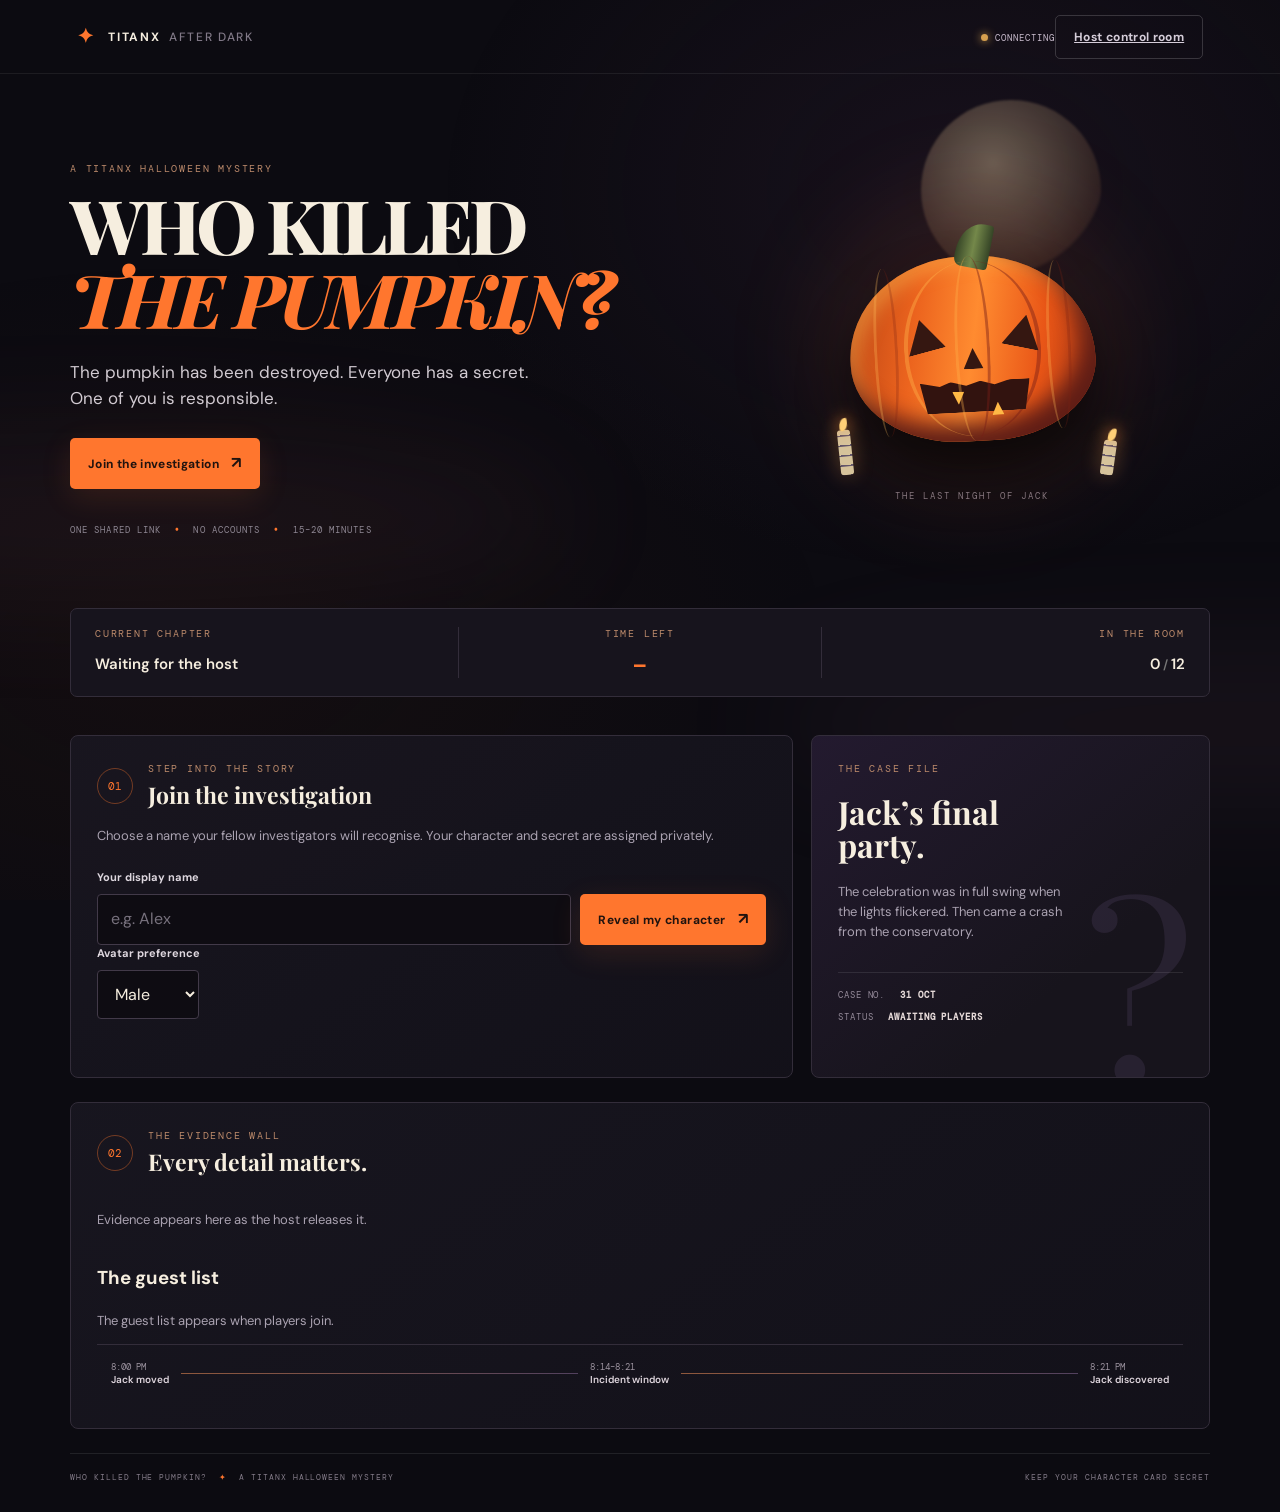
==== index.html @ ff36c2d4 "Publish TitanX GitHub Pages frontend" ====
<!DOCTYPE html>
<html><head><base href="./"><meta name="referrer" content="unsafe-url"><meta name="viewport" content="width=device-width, initial-scale=1"><link rel="stylesheet" href="assets/css/game.css"><link rel="preconnect" href="https://fonts.googleapis.com"><link rel="preconnect" href="https://fonts.gstatic.com" crossorigin><link href="https://fonts.googleapis.com/css2?family=DM+Mono:wght@400;500&family=DM+Sans:wght@400;500;600;700&family=Playfair+Display:ital,wght@0,500;0,600;0,700;1,500;1,600&display=swap" rel="stylesheet"></head>
<body class="player-app">
<div class="sky"><span class="moon"></span><span class="fog fog-a"></span><span class="fog fog-b"></span></div>
<header class="topbar"><a class="brand" href="#top"><span class="brand-mark">✦</span> TITANX <span class="brand-muted">AFTER DARK</span></a><div class="top-actions"><span class="connection-pill" id="connection-status"><i></i> CONNECTING</span><a class="button quiet" href="host.html">Host control room</a></div></header>
<main id="top" class="shell">
  <section id="hero" class="hero"><div class="hero-copy"><p class="eyebrow">A TITANX HALLOWEEN MYSTERY</p><h1>WHO KILLED<br><em>THE PUMPKIN?</em></h1><p class="lede">The pumpkin has been destroyed. Everyone has a secret.<br>One of you is responsible.</p><div class="hero-actions"><button class="button primary" id="join-scroll">Join the investigation <span>↗</span></button></div><div class="micro-copy">ONE SHARED LINK <b>•</b> NO ACCOUNTS <b>•</b> 15–20 MINUTES</div></div>
  <div class="pumpkin-scene" aria-label="Illustrated glowing Halloween pumpkin"><div class="orb"></div><div class="pumpkin"><i class="stem"></i><i class="ridge ridge-a"></i><i class="ridge ridge-b"></i><i class="eye eye-a"></i><i class="eye eye-b"></i><i class="nose"></i><i class="mouth"></i><i class="tooth tooth-a"></i><i class="tooth tooth-b"></i></div><div class="candle c1"></div><div class="candle c2"></div><div class="scene-caption">THE LAST NIGHT OF JACK</div></div></section>
  <section class="phase-strip"><div><span class="eyebrow">CURRENT CHAPTER</span><strong id="phase-label">Waiting for the host</strong></div><div class="phase-center"><span class="eyebrow">TIME LEFT</span><strong id="timer">—</strong></div><div class="phase-right"><span class="eyebrow">IN THE ROOM</span><strong><span id="player-count">0</span><small> / </small><span id="player-limit">12</span></strong></div></section>
  <section id="join" class="join-grid"><div class="join-panel panel"><div class="section-head"><span class="number">01</span><div><p class="eyebrow">STEP INTO THE STORY</p><h2>Join the investigation</h2></div></div><p class="muted">Choose a name your fellow investigators will recognise. Your character and secret are assigned privately.</p><form id="join-form"><label for="display-name">Your display name</label><div class="input-row"><input id="display-name" maxlength="32" minlength="2" autocomplete="nickname" placeholder="e.g. Alex" required><button class="button primary" id="join-submit">Reveal my character <span>↗</span></button></div><label for="gender-choice">Avatar preference</label><select id="gender-choice" required><option value="Male">Male</option><option value="Female">Female</option></select></form><p class="status" id="player-status" aria-live="polite"></p><div id="character-card" class="character-card hidden"></div><div id="vote-panel" class="vote-panel hidden"></div></div>
  <aside class="case-panel panel"><p class="eyebrow">THE CASE FILE</p><h3>Jack’s final<br>party.</h3><p id="story-text" class="muted">The celebration was in full swing when the lights flickered. Then came a crash from the conservatory.</p><div class="case-meta"><span>CASE NO. <b>31 OCT</b></span><span>STATUS <b id="case-status">AWAITING PLAYERS</b></span></div></aside></section>
  <section id="investigation" class="investigation panel"><div class="section-head"><span class="number">02</span><div><p class="eyebrow">THE EVIDENCE WALL</p><h2>Every detail matters.</h2></div></div><div class="evidence-grid" id="evidence-grid"><p class="muted">Evidence appears here as the host releases it.</p></div><h3 class="suspect-heading">The guest list</h3><div class="suspect-grid" id="suspect-list"><p class="muted">The guest list appears when players join.</p></div><div class="timeline"><span>8:00 PM <b>Jack moved</b></span><i></i><span>8:14–8:21 <b>Incident window</b></span><i></i><span>8:21 PM <b>Jack discovered</b></span></div></section>
  <footer><span>WHO KILLED THE PUMPKIN? <i>✦</i> A TITANX HALLOWEEN MYSTERY</span><span>KEEP YOUR CHARACTER CARD SECRET</span></footer>
</main><script>window.TITANX_PRESENTATION=false;window.TITANX_HOST_PORTAL=false;</script><script src="assets/js/api.js" defer></script><script src="assets/js/client.js" defer></script><script>window.TITANX_PRESENTATION=false;window.TITANX_HOST_PORTAL=false;window.TITANX_PUBLIC_BASE='https://ray-mhlongo.github.io/TitanX_Game/';</script></body></html>
---- assets/css/game.css ----
:root{--ink:#0c0b11;--panel:#15131c;--panel2:#1c1924;--line:#332d3a;--cream:#f6eedf;--muted:#aaa2b1;--orange:#ff762e;--purple:#a78bfa;--green:#b1e4b6}*{box-sizing:border-box}html{scroll-behavior:smooth}body{margin:0;background:var(--ink);color:var(--cream);font-family:'DM Sans',sans-serif;font-size:16px;line-height:1.55;overflow-x:hidden}button,input,select{font:inherit}button{cursor:pointer}.sky{position:fixed;inset:0;pointer-events:none;overflow:hidden;background:radial-gradient(ellipse at 75% 21%,#38223b44,transparent 38%),radial-gradient(ellipse at 14% 72%,#4d240d22,transparent 42%);z-index:-1}.moon{position:absolute;right:14%;top:100px;width:180px;height:180px;border-radius:50%;background:radial-gradient(circle at 40% 35%,#ffe6b5,#e49c6255 70%,transparent 72%);opacity:.35;filter:blur(1px)}.fog{position:absolute;width:75vw;height:170px;background:#9b648512;filter:blur(55px);border-radius:50%;animation:drift 19s ease-in-out infinite alternate}.fog-a{top:48%;left:-30%}.fog-b{top:71%;right:-35%;animation-delay:-9s}@keyframes drift{to{transform:translateX(45vw)}}.topbar{height:74px;padding:0 clamp(22px,6vw,92px);display:flex;align-items:center;justify-content:space-between;border-bottom:1px solid #ffffff12;position:relative}.brand{color:var(--cream);text-decoration:none;font-weight:700;letter-spacing:.14em;font-size:12px}.brand-mark{color:var(--orange);font-size:20px;vertical-align:-2px;margin-right:8px}.brand-muted{color:#817987;font-weight:500;margin-left:4px}.live-pill{font:10px 'DM Mono',monospace;letter-spacing:.14em;color:#d9d0da;border:1px solid #ffffff20;border-radius:30px;padding:8px 12px}.live-pill i{display:inline-block;width:6px;height:6px;border-radius:50%;background:#d38c4e;margin-right:8px;box-shadow:0 0 9px #ff9b48}.shell{width:min(1140px,calc(100% - 48px));margin:auto}.hero{min-height:505px;padding:88px 0 72px;display:grid;grid-template-columns:1.15fr .85fr;align-items:center;gap:20px}.eyebrow{color:#bc8a6b;font:10px 'DM Mono',monospace;letter-spacing:.18em;margin:0 0 12px}.hero h1{font:800 clamp(42px,6.1vw,75px)/.99 'Playfair Display',serif;letter-spacing:-.055em;margin:0}.hero h1 em{color:var(--orange);font-style:italic}.lede{font-size:17px;color:#d2cbd2;margin:23px 0 27px}.hero-actions{display:flex;gap:12px;align-items:center}.button{border:0;border-radius:5px;padding:13px 18px;font-weight:700;font-size:12px;letter-spacing:.03em;transition:transform .2s,filter .2s}.button:hover{transform:translateY(-2px);filter:brightness(1.1)}.button:focus-visible,input:focus-visible,select:focus-visible{outline:2px solid var(--orange);outline-offset:3px}.button:disabled{opacity:.5;cursor:wait;transform:none}.primary{background:var(--orange);color:#20130f;box-shadow:0 8px 30px #ff762e21}.primary span{font-size:16px;margin-left:9px}.quiet{background:transparent;color:#d5cdd9;border:1px solid #ffffff2b}.purple{background:#876bd9;color:white}.micro-copy{margin-top:35px;color:#8e8793;font:9px 'DM Mono',monospace;letter-spacing:.12em}.micro-copy b{color:var(--orange);padding:0 7px}.pumpkin-scene{height:360px;position:relative;display:grid;place-items:center}.orb{position:absolute;width:315px;height:315px;border-radius:50%;background:#fc783016;filter:blur(45px);animation:pulse 4s infinite alternate}@keyframes pulse{to{transform:scale(1.12);opacity:.65}}.pumpkin{position:relative;width:245px;height:185px;border-radius:47% 49% 43% 44% / 54% 58% 42% 44%;background:linear-gradient(100deg,#b84214 0%,#ec641e 28%,#ff8b30 50%,#e95617 75%,#a93715);box-shadow:inset -14px -18px 22px #5f1d16, inset 8px 8px 17px #ffbd5270,0 32px 50px #0009;transform:rotate(-3deg);animation:bob 4s ease-in-out infinite}.pumpkin:before,.pumpkin:after{content:'';position:absolute;inset:5px 22%;border-radius:50%;border-left:4px solid #ffb44c68;border-right:4px solid #771f1870;pointer-events:none}.pumpkin:after{inset:0 43%;border-left:3px solid #ffb44c55;border-right:3px solid #771f1870}.stem{position:absolute;width:34px;height:45px;left:calc(50% - 11px);top:-33px;background:linear-gradient(90deg,#354426,#74884a,#354426);border-radius:70% 10% 10% 20%;transform:rotate(14deg);z-index:-1}.ridge{position:absolute;top:8px;bottom:8px;width:24px;border-radius:50%;border-left:3px solid #ffbc5c4a;border-right:3px solid #7c241544}.ridge-a{left:24px}.ridge-b{right:24px}.eye,.nose{position:absolute;width:38px;height:33px;background:#351711;top:61px;clip-path:polygon(50% 0,100% 100%,0 100%);filter:drop-shadow(0 0 9px #ffd05b)}.eye-a{left:55px;transform:rotate(-12deg)}.eye-b{right:52px;transform:rotate(14deg)}.nose{width:20px;height:21px;left:calc(50% - 10px);top:92px}.mouth{position:absolute;left:68px;bottom:29px;width:110px;height:31px;background:#32130f;clip-path:polygon(0 0,18% 14%,28% 0,42% 14%,55% 0,68% 14%,82% 0,100% 0,95% 100%,6% 100%);filter:drop-shadow(0 0 9px #ffd05b)}.tooth{position:absolute;z-index:1;bottom:37px;width:12px;height:13px;background:#ffb946;clip-path:polygon(0 0,100% 0,50% 100%)}.tooth-a{left:100px}.tooth-b{left:139px;transform:rotate(180deg);bottom:25px}.candle{position:absolute;width:13px;height:45px;bottom:54px;border-radius:3px;background:repeating-linear-gradient(0deg,#d6c39b,#d6c39b 8px,#62556a 9px,#62556a 10px);box-shadow:0 0 20px #ffae5b55}.candle:before{content:'';position:absolute;left:3px;top:-12px;width:8px;height:13px;background:#ffcf76;border-radius:80% 20% 70% 30%;filter:drop-shadow(0 0 8px #ff8c34)}.c1{left:22%;transform:rotate(-6deg)}.c2{right:20%;transform:rotate(8deg);height:35px}.scene-caption{position:absolute;bottom:27px;color:#87777e;font:9px 'DM Mono',monospace;letter-spacing:.22em}@keyframes bob{50%{transform:translateY(-8px) rotate(-1deg)}}.phase-strip{display:grid;grid-template-columns:1fr 1fr 1fr;background:#17141d;border:1px solid var(--line);border-radius:7px;padding:18px 24px;margin:0 0 38px}.phase-strip>div{display:flex;flex-direction:column;gap:2px}.phase-strip strong{font:600 15px 'DM Sans',sans-serif}.phase-center{text-align:center;align-items:center;border-left:1px solid var(--line);border-right:1px solid var(--line)}.phase-center strong{color:var(--orange);font:600 18px 'DM Mono',monospace}.phase-right{text-align:right;align-items:flex-end}.phase-strip small{color:#777}.join-grid{display:grid;grid-template-columns:1.45fr .8fr;gap:18px;margin-bottom:24px}.panel{background:linear-gradient(145deg,#191720ee,#14121aee);border:1px solid var(--line);border-radius:8px;padding:26px}.section-head{display:flex;gap:15px;align-items:center;margin-bottom:16px}.section-head .number{display:grid;place-items:center;width:36px;height:36px;border:1px solid #ff762e66;border-radius:50%;color:var(--orange);font:11px 'DM Mono',monospace}.section-head h2{font:700 23px 'Playfair Display',serif;margin:0}.section-head .eyebrow{margin:0 0 4px}.muted{color:var(--muted);font-size:13px}.join-panel> .muted{margin:0 0 23px}label{display:block;font-size:11px;font-weight:700;margin-bottom:8px;color:#ded7df}.input-row{display:flex;gap:9px}input,select{background:#0e0c12;color:var(--cream);border:1px solid #423a49;border-radius:4px;padding:12px 13px;min-width:0}input::placeholder{color:#77717d}.input-row input{flex:1}.status{font-size:12px;min-height:18px;color:var(--green);margin:8px 0 0}.status.error{color:#ff9f8d}.case-panel{position:relative;overflow:hidden;background:linear-gradient(140deg,#231a2f,#17141c 68%)}.case-panel:after{content:'?';position:absolute;right:15px;bottom:-65px;color:#c89df818;font:240px 'Playfair Display',serif}.case-panel h3{font:700 32px/1.04 'Playfair Display',serif;margin:20px 0}.case-panel .muted{max-width:230px}.case-meta{display:flex;flex-direction:column;gap:10px;margin-top:30px;padding-top:16px;border-top:1px solid #ffffff18;color:#958b9a;font:9px 'DM Mono',monospace;letter-spacing:.1em}.case-meta b{color:#e5d9d8;margin-left:9px}.investigation{margin-bottom:24px}.evidence-grid{display:grid;grid-template-columns:repeat(3,1fr);gap:12px;margin:20px 0}.evidence-card{padding:16px;background:linear-gradient(145deg,#211e29,#19161f);border:1px solid #39313f;border-top:2px solid var(--orange);border-radius:5px;animation:reveal .55s cubic-bezier(.2,.7,.2,1) both}.evidence-card:nth-child(2n){border-top-color:var(--purple);animation-delay:.08s}@keyframes reveal{from{opacity:0;transform:translateY(13px) scale(.98)}to{opacity:1;transform:none}}.evidence-card .clue-meta{font:9px 'DM Mono',monospace;color:#b98b6d;letter-spacing:.12em}.evidence-card h3{font:700 16px 'Playfair Display',serif;margin:8px 0}.evidence-card p{font-size:12px;color:#c4bdc7;margin:0}.timeline{display:flex;align-items:center;gap:12px;padding:16px 14px;border-top:1px solid var(--line);color:#9d94a1;font:9px 'DM Mono',monospace}.timeline span{white-space:nowrap}.timeline b{display:block;color:#ded5dd;font:600 10px 'DM Sans',sans-serif}.timeline i{height:1px;flex:1;background:linear-gradient(90deg,#8f583c,#52415e)}.character-card{margin-top:18px;padding:20px;border:1px solid #b5884f88;background:linear-gradient(150deg,#2c211b,#19151c 70%);border-radius:6px;position:relative;overflow:hidden}.character-card:after{content:'PRIVATE';position:absolute;right:12px;top:12px;color:#ffb17d;font:9px 'DM Mono',monospace;letter-spacing:.2em;border:1px solid #b95b3670;padding:4px 6px}.character-card h3{font:700 24px 'Playfair Display',serif;margin:0 95px 8px 0;color:#ffc48a}.character-card .character-role{color:#a9a0b0;font:10px 'DM Mono',monospace;letter-spacing:.12em}.private-warning{margin:14px 0;padding:9px;background:#6b30232a;color:#ffbc9b;font-size:11px;border-left:2px solid var(--orange)}.secret-block{border-top:1px solid #ffffff17;margin-top:12px;padding-top:11px}.secret-block b{display:block;color:#e3b68e;font:9px 'DM Mono',monospace;letter-spacing:.12em;text-transform:uppercase}.secret-block p{margin:5px 0 0;color:#e3d9dc;font-size:13px}.vote-panel{margin-top:18px;padding:17px;border:1px solid #8b72cf70;border-radius:5px;background:#211b2c}.vote-panel h3{margin:0 0 9px;font:700 18px 'Playfair Display',serif}.vote-panel select{width:100%;margin:7px 0 11px}.vote-row{display:flex;gap:10px;align-items:center}.host-area{margin-bottom:30px}.host-area .section-head{margin-bottom:12px}.host-actions{display:flex;gap:8px;flex-wrap:wrap;margin:16px 0}.host-actions .button{font-size:10px;padding:10px 12px}.host-stats{display:grid;grid-template-columns:repeat(4,1fr);gap:9px;margin:16px 0}.stat{background:#100e14;border:1px solid #302a35;padding:12px;border-radius:4px}.stat span{display:block;color:#a79daa;font:9px 'DM Mono',monospace;letter-spacing:.1em}.stat b{font:600 19px 'DM Sans',sans-serif}.roster{width:100%;border-collapse:collapse;font-size:12px}.roster th{text-align:left;color:#a79daa;font:9px 'DM Mono',monospace;letter-spacing:.1em;padding:9px;border-bottom:1px solid var(--line)}.roster td{padding:9px;border-bottom:1px solid #ffffff0c}.roster button{background:none;border:1px solid #744841;color:#e4a293;border-radius:3px;padding:4px 8px;font-size:10px}.control-row{display:flex;gap:9px;flex-wrap:wrap;align-items:end}.control-row label{margin:0}.control-row select{padding:9px}.solution-box{margin-top:16px;padding:17px;border:1px solid #a36ad277;background:#281a2f;border-radius:5px}.solution-box h3{font:700 20px 'Playfair Display',serif;color:#e5c4ff;margin:0 0 10px}.solution-box p{font-size:12px;color:#ded3e1}.solution-box b{color:#ffc28b}.host-note-list{font-size:11px;color:#bdb4c0}.presentation{margin-bottom:32px;border-color:#66528d}.presentation-note{font-size:11px;color:#a89db4}.reveal-panel{padding:22px;margin-top:20px;background:radial-gradient(ellipse at 80% 20%,#733e6b55,transparent 56%),linear-gradient(135deg,#241824,#16131b);border:1px solid #b0748b;border-radius:6px;animation:reveal 1s ease both}.reveal-panel h2{font:800 34px 'Playfair Display',serif;color:#ffc384;margin:0 0 7px}.reveal-panel .truth-label{font:10px 'DM Mono',monospace;color:#d795a5;letter-spacing:.17em}.hidden{display:none!important}footer{display:flex;justify-content:space-between;border-top:1px solid #ffffff17;padding:18px 0 30px;color:#837b88;font:8px 'DM Mono',monospace;letter-spacing:.12em}footer i{color:var(--orange);font-style:normal;padding:0 6px}.presentation-mode #hero,.presentation-mode #join,.presentation-mode #host{display:none}.presentation-mode .presentation{display:block!important;margin-top:40px}.presentation-mode .phase-strip{margin-top:30px}.presentation-mode .shell{width:min(1200px,calc(100% - 60px))}
@media(max-width:760px){.shell{width:calc(100% - 32px)}.hero{grid-template-columns:1fr;padding:65px 0 22px;gap:0}.hero h1{font-size:clamp(43px,12vw,68px)}.pumpkin-scene{height:290px;transform:scale(.86);margin-top:-10px}.hero-copy{z-index:1}.join-grid{grid-template-columns:1fr}.case-panel{min-height:250px}.phase-strip{padding:14px 12px}.phase-strip strong{font-size:12px}.phase-center strong{font-size:14px}.panel{padding:19px}.section-head h2{font-size:20px}.input-row{flex-direction:column}.input-row .button{width:100%}.evidence-grid{grid-template-columns:1fr}.timeline{overflow:auto;gap:9px}.timeline i{min-width:25px}.host-stats{grid-template-columns:1fr 1fr}.roster{font-size:10px}.roster th,.roster td{padding:7px 4px}footer{gap:12px;flex-direction:column}.micro-copy{font-size:8px}.presentation-mode .shell{width:calc(100% - 30px)}}
@media(prefers-reduced-motion:reduce){*,*:before,*:after{scroll-behavior:auto!important;animation-duration:.01ms!important;animation-iteration-count:1!important;transition-duration:.01ms!important}}
</style>
<style>
.top-actions{display:flex;align-items:center;gap:13px}.connection-pill{display:inline-flex;align-items:center;gap:7px;color:#cabdce;font:9px 'DM Mono',monospace;letter-spacing:.11em;white-space:nowrap}.connection-pill i{width:7px;height:7px;border-radius:50%;background:#d6a04f;box-shadow:0 0 9px #d6a04f}.connection-pill.online i{background:#76d899;box-shadow:0 0 10px #76d899}.connection-pill.offline i{background:#ff685e;box-shadow:0 0 10px #ff685e}.profile-avatar{display:inline-grid;place-items:center;vertical-align:middle;width:38px;height:38px;margin:0 8px 0 0;border-radius:50%;border:2px solid #efab56;background:radial-gradient(circle at 35% 28%,#ffe5a2,#e87821 58%,#60271f);color:#341b26;box-shadow:0 0 14px #e78a3d55;font-size:21px;font-weight:900}.pumpkin-female{background:radial-gradient(circle at 35% 28%,#ffe4b7,#d65f58 58%,#542844);color:#fff0cb}.pumpkin-neutral{background:radial-gradient(circle at 35% 28%,#fff0bc,#d88a34 58%,#4b2b36);color:#3c2631}.vote-cards{display:grid;grid-template-columns:repeat(auto-fit,minmax(190px,1fr));gap:10px;margin:16px 0}.vote-card{display:grid;grid-template-columns:48px 1fr;align-items:center;text-align:left;gap:4px 8px;padding:12px;background:#17141d;border:1px solid #49404c;border-radius:8px;color:#f7e8d7;cursor:pointer}.vote-card .profile-avatar{grid-row:span 2}.vote-card small{color:#c7bac6;line-height:1.4}.vote-card.selected{border-color:#e8a052;box-shadow:0 0 0 2px #e8a05255}.vote-card:focus-visible{outline:2px solid #ffd17e}.voting-console{margin:18px 0;padding:16px;border:1px solid #635065;border-radius:8px;background:#17131d}.voting-console button{margin:6px}.suspect-card .profile-avatar{float:right}.suspect-card.eliminated,.roster tr.eliminated{opacity:.58;filter:grayscale(.65)}#gender-choice{display:block;margin:8px 0 14px;max-width:270px}.status.error{color:#ff9b8d}.host-roster-wrap{overflow-x:auto}.progress-steps{display:flex;align-items:center;gap:7px;flex-wrap:wrap;margin-top:15px}.progress-steps span{font:9px 'DM Mono',monospace;letter-spacing:.08em;color:#8f8593}.progress-steps span.current{color:#ffbb78}.progress-steps span.done{color:#9fd9aa}.progress-steps i{height:1px;flex:1;min-width:12px;background:#ffffff24}
@media(max-width:600px){.top-actions{gap:7px}.top-actions .button{padding:9px 10px;font-size:9px}.connection-pill{font-size:8px}}
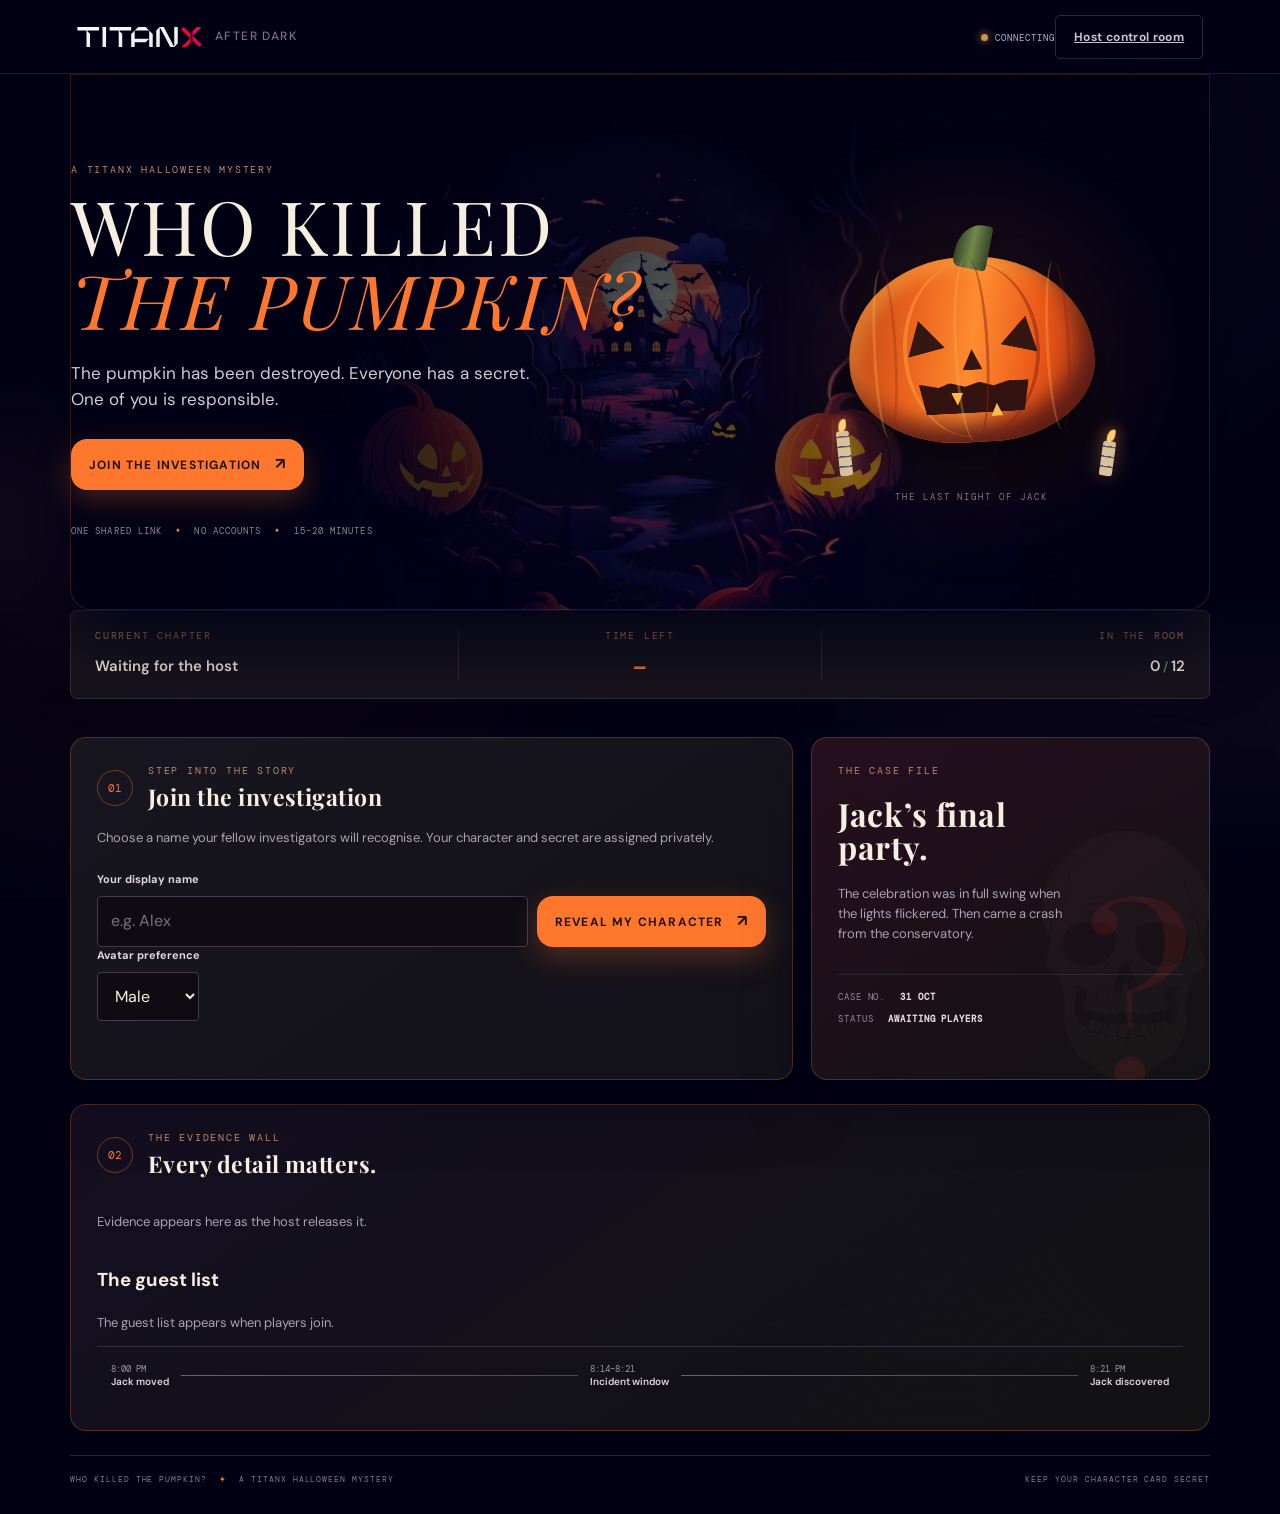
==== commit 27654c6f: "Apply TitanX Halloween template redesign" ====
--- a/index.html
+++ b/index.html
@@ -2,7 +2,7 @@
 <html><head><base href="./"><meta name="referrer" content="unsafe-url"><meta name="viewport" content="width=device-width, initial-scale=1"><link rel="stylesheet" href="assets/css/game.css"><link rel="preconnect" href="https://fonts.googleapis.com"><link rel="preconnect" href="https://fonts.gstatic.com" crossorigin><link href="https://fonts.googleapis.com/css2?family=DM+Mono:wght@400;500&family=DM+Sans:wght@400;500;600;700&family=Playfair+Display:ital,wght@0,500;0,600;0,700;1,500;1,600&display=swap" rel="stylesheet"></head>
 <body class="player-app">
 <div class="sky"><span class="moon"></span><span class="fog fog-a"></span><span class="fog fog-b"></span></div>
-<header class="topbar"><a class="brand" href="#top"><span class="brand-mark">✦</span> TITANX <span class="brand-muted">AFTER DARK</span></a><div class="top-actions"><span class="connection-pill" id="connection-status"><i></i> CONNECTING</span><a class="button quiet" href="host.html">Host control room</a></div></header>
+<header class="topbar"><a class="brand" href="#top"><img class="brand-logo" src="assets/template/titanx-logo.svg" alt="TitanX"><span class="brand-muted">AFTER DARK</span></a><div class="top-actions"><span class="connection-pill" id="connection-status"><i></i> CONNECTING</span><a class="button quiet" href="host.html">Host control room</a></div></header>
 <main id="top" class="shell">
   <section id="hero" class="hero"><div class="hero-copy"><p class="eyebrow">A TITANX HALLOWEEN MYSTERY</p><h1>WHO KILLED<br><em>THE PUMPKIN?</em></h1><p class="lede">The pumpkin has been destroyed. Everyone has a secret.<br>One of you is responsible.</p><div class="hero-actions"><button class="button primary" id="join-scroll">Join the investigation <span>↗</span></button></div><div class="micro-copy">ONE SHARED LINK <b>•</b> NO ACCOUNTS <b>•</b> 15–20 MINUTES</div></div>
   <div class="pumpkin-scene" aria-label="Illustrated glowing Halloween pumpkin"><div class="orb"></div><div class="pumpkin"><i class="stem"></i><i class="ridge ridge-a"></i><i class="ridge ridge-b"></i><i class="eye eye-a"></i><i class="eye eye-b"></i><i class="nose"></i><i class="mouth"></i><i class="tooth tooth-a"></i><i class="tooth tooth-b"></i></div><div class="candle c1"></div><div class="candle c2"></div><div class="scene-caption">THE LAST NIGHT OF JACK</div></div></section>
--- a/assets/css/game.css
+++ b/assets/css/game.css
@@ -2,6 +2,38 @@
 :root{--ink:#0c0b11;--panel:#15131c;--panel2:#1c1924;--line:#332d3a;--cream:#f6eedf;--muted:#aaa2b1;--orange:#ff762e;--purple:#a78bfa;--green:#b1e4b6}*{box-sizing:border-box}html{scroll-behavior:smooth}body{margin:0;background:var(--ink);color:var(--cream);font-family:'DM Sans',sans-serif;font-size:16px;line-height:1.55;overflow-x:hidden}button,input,select{font:inherit}button{cursor:pointer}.sky{position:fixed;inset:0;pointer-events:none;overflow:hidden;background:radial-gradient(ellipse at 75% 21%,#38223b44,transparent 38%),radial-gradient(ellipse at 14% 72%,#4d240d22,transparent 42%);z-index:-1}.moon{position:absolute;right:14%;top:100px;width:180px;height:180px;border-radius:50%;background:radial-gradient(circle at 40% 35%,#ffe6b5,#e49c6255 70%,transparent 72%);opacity:.35;filter:blur(1px)}.fog{position:absolute;width:75vw;height:170px;background:#9b648512;filter:blur(55px);border-radius:50%;animation:drift 19s ease-in-out infinite alternate}.fog-a{top:48%;left:-30%}.fog-b{top:71%;right:-35%;animation-delay:-9s}@keyframes drift{to{transform:translateX(45vw)}}.topbar{height:74px;padding:0 clamp(22px,6vw,92px);display:flex;align-items:center;justify-content:space-between;border-bottom:1px solid #ffffff12;position:relative}.brand{color:var(--cream);text-decoration:none;font-weight:700;letter-spacing:.14em;font-size:12px}.brand-mark{color:var(--orange);font-size:20px;vertical-align:-2px;margin-right:8px}.brand-muted{color:#817987;font-weight:500;margin-left:4px}.live-pill{font:10px 'DM Mono',monospace;letter-spacing:.14em;color:#d9d0da;border:1px solid #ffffff20;border-radius:30px;padding:8px 12px}.live-pill i{display:inline-block;width:6px;height:6px;border-radius:50%;background:#d38c4e;margin-right:8px;box-shadow:0 0 9px #ff9b48}.shell{width:min(1140px,calc(100% - 48px));margin:auto}.hero{min-height:505px;padding:88px 0 72px;display:grid;grid-template-columns:1.15fr .85fr;align-items:center;gap:20px}.eyebrow{color:#bc8a6b;font:10px 'DM Mono',monospace;letter-spacing:.18em;margin:0 0 12px}.hero h1{font:800 clamp(42px,6.1vw,75px)/.99 'Playfair Display',serif;letter-spacing:-.055em;margin:0}.hero h1 em{color:var(--orange);font-style:italic}.lede{font-size:17px;color:#d2cbd2;margin:23px 0 27px}.hero-actions{display:flex;gap:12px;align-items:center}.button{border:0;border-radius:5px;padding:13px 18px;font-weight:700;font-size:12px;letter-spacing:.03em;transition:transform .2s,filter .2s}.button:hover{transform:translateY(-2px);filter:brightness(1.1)}.button:focus-visible,input:focus-visible,select:focus-visible{outline:2px solid var(--orange);outline-offset:3px}.button:disabled{opacity:.5;cursor:wait;transform:none}.primary{background:var(--orange);color:#20130f;box-shadow:0 8px 30px #ff762e21}.primary span{font-size:16px;margin-left:9px}.quiet{background:transparent;color:#d5cdd9;border:1px solid #ffffff2b}.purple{background:#876bd9;color:white}.micro-copy{margin-top:35px;color:#8e8793;font:9px 'DM Mono',monospace;letter-spacing:.12em}.micro-copy b{color:var(--orange);padding:0 7px}.pumpkin-scene{height:360px;position:relative;display:grid;place-items:center}.orb{position:absolute;width:315px;height:315px;border-radius:50%;background:#fc783016;filter:blur(45px);animation:pulse 4s infinite alternate}@keyframes pulse{to{transform:scale(1.12);opacity:.65}}.pumpkin{position:relative;width:245px;height:185px;border-radius:47% 49% 43% 44% / 54% 58% 42% 44%;background:linear-gradient(100deg,#b84214 0%,#ec641e 28%,#ff8b30 50%,#e95617 75%,#a93715);box-shadow:inset -14px -18px 22px #5f1d16, inset 8px 8px 17px #ffbd5270,0 32px 50px #0009;transform:rotate(-3deg);animation:bob 4s ease-in-out infinite}.pumpkin:before,.pumpkin:after{content:'';position:absolute;inset:5px 22%;border-radius:50%;border-left:4px solid #ffb44c68;border-right:4px solid #771f1870;pointer-events:none}.pumpkin:after{inset:0 43%;border-left:3px solid #ffb44c55;border-right:3px solid #771f1870}.stem{position:absolute;width:34px;height:45px;left:calc(50% - 11px);top:-33px;background:linear-gradient(90deg,#354426,#74884a,#354426);border-radius:70% 10% 10% 20%;transform:rotate(14deg);z-index:-1}.ridge{position:absolute;top:8px;bottom:8px;width:24px;border-radius:50%;border-left:3px solid #ffbc5c4a;border-right:3px solid #7c241544}.ridge-a{left:24px}.ridge-b{right:24px}.eye,.nose{position:absolute;width:38px;height:33px;background:#351711;top:61px;clip-path:polygon(50% 0,100% 100%,0 100%);filter:drop-shadow(0 0 9px #ffd05b)}.eye-a{left:55px;transform:rotate(-12deg)}.eye-b{right:52px;transform:rotate(14deg)}.nose{width:20px;height:21px;left:calc(50% - 10px);top:92px}.mouth{position:absolute;left:68px;bottom:29px;width:110px;height:31px;background:#32130f;clip-path:polygon(0 0,18% 14%,28% 0,42% 14%,55% 0,68% 14%,82% 0,100% 0,95% 100%,6% 100%);filter:drop-shadow(0 0 9px #ffd05b)}.tooth{position:absolute;z-index:1;bottom:37px;width:12px;height:13px;background:#ffb946;clip-path:polygon(0 0,100% 0,50% 100%)}.tooth-a{left:100px}.tooth-b{left:139px;transform:rotate(180deg);bottom:25px}.candle{position:absolute;width:13px;height:45px;bottom:54px;border-radius:3px;background:repeating-linear-gradient(0deg,#d6c39b,#d6c39b 8px,#62556a 9px,#62556a 10px);box-shadow:0 0 20px #ffae5b55}.candle:before{content:'';position:absolute;left:3px;top:-12px;width:8px;height:13px;background:#ffcf76;border-radius:80% 20% 70% 30%;filter:drop-shadow(0 0 8px #ff8c34)}.c1{left:22%;transform:rotate(-6deg)}.c2{right:20%;transform:rotate(8deg);height:35px}.scene-caption{position:absolute;bottom:27px;color:#87777e;font:9px 'DM Mono',monospace;letter-spacing:.22em}@keyframes bob{50%{transform:translateY(-8px) rotate(-1deg)}}.phase-strip{display:grid;grid-template-columns:1fr 1fr 1fr;background:#17141d;border:1px solid var(--line);border-radius:7px;padding:18px 24px;margin:0 0 38px}.phase-strip>div{display:flex;flex-direction:column;gap:2px}.phase-strip strong{font:600 15px 'DM Sans',sans-serif}.phase-center{text-align:center;align-items:center;border-left:1px solid var(--line);border-right:1px solid var(--line)}.phase-center strong{color:var(--orange);font:600 18px 'DM Mono',monospace}.phase-right{text-align:right;align-items:flex-end}.phase-strip small{color:#777}.join-grid{display:grid;grid-template-columns:1.45fr .8fr;gap:18px;margin-bottom:24px}.panel{background:linear-gradient(145deg,#191720ee,#14121aee);border:1px solid var(--line);border-radius:8px;padding:26px}.section-head{display:flex;gap:15px;align-items:center;margin-bottom:16px}.section-head .number{display:grid;place-items:center;width:36px;height:36px;border:1px solid #ff762e66;border-radius:50%;color:var(--orange);font:11px 'DM Mono',monospace}.section-head h2{font:700 23px 'Playfair Display',serif;margin:0}.section-head .eyebrow{margin:0 0 4px}.muted{color:var(--muted);font-size:13px}.join-panel> .muted{margin:0 0 23px}label{display:block;font-size:11px;font-weight:700;margin-bottom:8px;color:#ded7df}.input-row{display:flex;gap:9px}input,select{background:#0e0c12;color:var(--cream);border:1px solid #423a49;border-radius:4px;padding:12px 13px;min-width:0}input::placeholder{color:#77717d}.input-row input{flex:1}.status{font-size:12px;min-height:18px;color:var(--green);margin:8px 0 0}.status.error{color:#ff9f8d}.case-panel{position:relative;overflow:hidden;background:linear-gradient(140deg,#231a2f,#17141c 68%)}.case-panel:after{content:'?';position:absolute;right:15px;bottom:-65px;color:#c89df818;font:240px 'Playfair Display',serif}.case-panel h3{font:700 32px/1.04 'Playfair Display',serif;margin:20px 0}.case-panel .muted{max-width:230px}.case-meta{display:flex;flex-direction:column;gap:10px;margin-top:30px;padding-top:16px;border-top:1px solid #ffffff18;color:#958b9a;font:9px 'DM Mono',monospace;letter-spacing:.1em}.case-meta b{color:#e5d9d8;margin-left:9px}.investigation{margin-bottom:24px}.evidence-grid{display:grid;grid-template-columns:repeat(3,1fr);gap:12px;margin:20px 0}.evidence-card{padding:16px;background:linear-gradient(145deg,#211e29,#19161f);border:1px solid #39313f;border-top:2px solid var(--orange);border-radius:5px;animation:reveal .55s cubic-bezier(.2,.7,.2,1) both}.evidence-card:nth-child(2n){border-top-color:var(--purple);animation-delay:.08s}@keyframes reveal{from{opacity:0;transform:translateY(13px) scale(.98)}to{opacity:1;transform:none}}.evidence-card .clue-meta{font:9px 'DM Mono',monospace;color:#b98b6d;letter-spacing:.12em}.evidence-card h3{font:700 16px 'Playfair Display',serif;margin:8px 0}.evidence-card p{font-size:12px;color:#c4bdc7;margin:0}.timeline{display:flex;align-items:center;gap:12px;padding:16px 14px;border-top:1px solid var(--line);color:#9d94a1;font:9px 'DM Mono',monospace}.timeline span{white-space:nowrap}.timeline b{display:block;color:#ded5dd;font:600 10px 'DM Sans',sans-serif}.timeline i{height:1px;flex:1;background:linear-gradient(90deg,#8f583c,#52415e)}.character-card{margin-top:18px;padding:20px;border:1px solid #b5884f88;background:linear-gradient(150deg,#2c211b,#19151c 70%);border-radius:6px;position:relative;overflow:hidden}.character-card:after{content:'PRIVATE';position:absolute;right:12px;top:12px;color:#ffb17d;font:9px 'DM Mono',monospace;letter-spacing:.2em;border:1px solid #b95b3670;padding:4px 6px}.character-card h3{font:700 24px 'Playfair Display',serif;margin:0 95px 8px 0;color:#ffc48a}.character-card .character-role{color:#a9a0b0;font:10px 'DM Mono',monospace;letter-spacing:.12em}.private-warning{margin:14px 0;padding:9px;background:#6b30232a;color:#ffbc9b;font-size:11px;border-left:2px solid var(--orange)}.secret-block{border-top:1px solid #ffffff17;margin-top:12px;padding-top:11px}.secret-block b{display:block;color:#e3b68e;font:9px 'DM Mono',monospace;letter-spacing:.12em;text-transform:uppercase}.secret-block p{margin:5px 0 0;color:#e3d9dc;font-size:13px}.vote-panel{margin-top:18px;padding:17px;border:1px solid #8b72cf70;border-radius:5px;background:#211b2c}.vote-panel h3{margin:0 0 9px;font:700 18px 'Playfair Display',serif}.vote-panel select{width:100%;margin:7px 0 11px}.vote-row{display:flex;gap:10px;align-items:center}.host-area{margin-bottom:30px}.host-area .section-head{margin-bottom:12px}.host-actions{display:flex;gap:8px;flex-wrap:wrap;margin:16px 0}.host-actions .button{font-size:10px;padding:10px 12px}.host-stats{display:grid;grid-template-columns:repeat(4,1fr);gap:9px;margin:16px 0}.stat{background:#100e14;border:1px solid #302a35;padding:12px;border-radius:4px}.stat span{display:block;color:#a79daa;font:9px 'DM Mono',monospace;letter-spacing:.1em}.stat b{font:600 19px 'DM Sans',sans-serif}.roster{width:100%;border-collapse:collapse;font-size:12px}.roster th{text-align:left;color:#a79daa;font:9px 'DM Mono',monospace;letter-spacing:.1em;padding:9px;border-bottom:1px solid var(--line)}.roster td{padding:9px;border-bottom:1px solid #ffffff0c}.roster button{background:none;border:1px solid #744841;color:#e4a293;border-radius:3px;padding:4px 8px;font-size:10px}.control-row{display:flex;gap:9px;flex-wrap:wrap;align-items:end}.control-row label{margin:0}.control-row select{padding:9px}.solution-box{margin-top:16px;padding:17px;border:1px solid #a36ad277;background:#281a2f;border-radius:5px}.solution-box h3{font:700 20px 'Playfair Display',serif;color:#e5c4ff;margin:0 0 10px}.solution-box p{font-size:12px;color:#ded3e1}.solution-box b{color:#ffc28b}.host-note-list{font-size:11px;color:#bdb4c0}.presentation{margin-bottom:32px;border-color:#66528d}.presentation-note{font-size:11px;color:#a89db4}.reveal-panel{padding:22px;margin-top:20px;background:radial-gradient(ellipse at 80% 20%,#733e6b55,transparent 56%),linear-gradient(135deg,#241824,#16131b);border:1px solid #b0748b;border-radius:6px;animation:reveal 1s ease both}.reveal-panel h2{font:800 34px 'Playfair Display',serif;color:#ffc384;margin:0 0 7px}.reveal-panel .truth-label{font:10px 'DM Mono',monospace;color:#d795a5;letter-spacing:.17em}.hidden{display:none!important}footer{display:flex;justify-content:space-between;border-top:1px solid #ffffff17;padding:18px 0 30px;color:#837b88;font:8px 'DM Mono',monospace;letter-spacing:.12em}footer i{color:var(--orange);font-style:normal;padding:0 6px}.presentation-mode #hero,.presentation-mode #join,.presentation-mode #host{display:none}.presentation-mode .presentation{display:block!important;margin-top:40px}.presentation-mode .phase-strip{margin-top:30px}.presentation-mode .shell{width:min(1200px,calc(100% - 60px))}
 @media(max-width:760px){.shell{width:calc(100% - 32px)}.hero{grid-template-columns:1fr;padding:65px 0 22px;gap:0}.hero h1{font-size:clamp(43px,12vw,68px)}.pumpkin-scene{height:290px;transform:scale(.86);margin-top:-10px}.hero-copy{z-index:1}.join-grid{grid-template-columns:1fr}.case-panel{min-height:250px}.phase-strip{padding:14px 12px}.phase-strip strong{font-size:12px}.phase-center strong{font-size:14px}.panel{padding:19px}.section-head h2{font-size:20px}.input-row{flex-direction:column}.input-row .button{width:100%}.evidence-grid{grid-template-columns:1fr}.timeline{overflow:auto;gap:9px}.timeline i{min-width:25px}.host-stats{grid-template-columns:1fr 1fr}.roster{font-size:10px}.roster th,.roster td{padding:7px 4px}footer{gap:12px;flex-direction:column}.micro-copy{font-size:8px}.presentation-mode .shell{width:calc(100% - 30px)}}
 @media(prefers-reduced-motion:reduce){*,*:before,*:after{scroll-behavior:auto!important;animation-duration:.01ms!important;animation-iteration-count:1!important;transition-duration:.01ms!important}}
+
+/* TitanX adaptation of the supplied Halloween landing page language. */
+:root{--template-orange:#FE772D;--template-red:#FE2D2D;--template-night:#000015;--template-black:#131313;--template-white:#fff}
+body{background:var(--template-night);font-family:'Montserrat','DM Sans',sans-serif}
+.topbar{background:linear-gradient(180deg,#000015f2,#000015b8);backdrop-filter:blur(12px);border-bottom:1px solid #fe772d35}
+.brand{display:inline-flex;align-items:center;gap:9px;letter-spacing:.12em}
+.brand-logo{width:125px;height:auto;display:block}
+.brand-mark{display:none}
+.hero{position:relative;isolation:isolate;background:linear-gradient(90deg,#000015e8 0%,#000015b5 48%,#00001533),url('../template/imgs/hero.webp') center/cover no-repeat;border:1px solid #fe772d2e;border-radius:0 0 22px 22px;box-shadow:0 24px 80px #000015}
+.hero:after{content:'';position:absolute;inset:auto 0 -20px;height:90px;background:url('../template/imgs/bats.svg') center/contain no-repeat;opacity:.4;pointer-events:none;z-index:-1}
+.hero h1,.section-head h2,.case-panel h3,.character-card h3,.show-title,.show-phase-title,.show-clue h3,.show-reveal h2{font-family:'Jolly Lodger','Playfair Display',serif;letter-spacing:.02em}
+.hero h1{font-weight:400;text-transform:uppercase;letter-spacing:.03em}
+.hero h1 em{color:var(--template-orange)}
+.button.primary{background:var(--template-orange);border-radius:16px;text-transform:uppercase;letter-spacing:.1em;box-shadow:0 10px 30px #fe772d45}
+.button.purple{background:var(--template-red);border-radius:16px}
+.panel{border-color:#fe772d45;border-radius:16px;box-shadow:0 18px 60px #00001580}
+.case-panel{background:linear-gradient(145deg,#2a1020e8,#131313ee),url('../template/imgs/head.svg') right bottom/42% auto no-repeat}
+.case-panel:after{color:#fe2d2d1c}
+.investigation{background:linear-gradient(145deg,#151022ee,#131313ee),url('../template/imgs/spider-map-light.svg') right 10% top 8%/35% auto no-repeat}
+.evidence-card{border-top-color:var(--template-orange);border-radius:12px}
+.character-card{border-color:#fe772d88;background:linear-gradient(145deg,#351621f0,#131313f0),url('../template/imgs/spider.svg') right bottom/18% auto no-repeat;border-radius:16px}
+.vote-panel{border-color:#fe2d2d80;border-radius:16px}
+footer{border-top-color:#fe772d3d}
+.host-page,.show-app{background:var(--template-night)}
+.host-page .host-shell,.show-app .show-wrap{background:linear-gradient(180deg,#00001500,#13131355),url('../template/imgs/bats.svg') center top/100% auto no-repeat}
+.host-login-card,.host-dashboard-card,.show-main,.show-roster{border-color:#fe772d55}
+.show-app .show-title{font-family:'Jolly Lodger','Playfair Display',serif;font-weight:400;text-transform:uppercase;letter-spacing:.03em}
+.show-app .show-title em{color:var(--template-orange)}
+.show-clue{border-top-color:var(--template-orange);background:linear-gradient(150deg,#2a1020,#131313)}
+.show-reveal{border-color:var(--template-red);background:radial-gradient(ellipse at 80% 8%,#fe2d2d55,transparent 50%),linear-gradient(135deg,#2a1020,#131313)}
+.show-moment{background:radial-gradient(ellipse at center,#4c1027f2,#000015fa 72%)}
+@media(max-width:760px){.hero{background-position:62% center}.hero:after{background-size:180% auto}}
 </style>
 <style>
 .top-actions{display:flex;align-items:center;gap:13px}.connection-pill{display:inline-flex;align-items:center;gap:7px;color:#cabdce;font:9px 'DM Mono',monospace;letter-spacing:.11em;white-space:nowrap}.connection-pill i{width:7px;height:7px;border-radius:50%;background:#d6a04f;box-shadow:0 0 9px #d6a04f}.connection-pill.online i{background:#76d899;box-shadow:0 0 10px #76d899}.connection-pill.offline i{background:#ff685e;box-shadow:0 0 10px #ff685e}.profile-avatar{display:inline-grid;place-items:center;vertical-align:middle;width:38px;height:38px;margin:0 8px 0 0;border-radius:50%;border:2px solid #efab56;background:radial-gradient(circle at 35% 28%,#ffe5a2,#e87821 58%,#60271f);color:#341b26;box-shadow:0 0 14px #e78a3d55;font-size:21px;font-weight:900}.pumpkin-female{background:radial-gradient(circle at 35% 28%,#ffe4b7,#d65f58 58%,#542844);color:#fff0cb}.pumpkin-neutral{background:radial-gradient(circle at 35% 28%,#fff0bc,#d88a34 58%,#4b2b36);color:#3c2631}.vote-cards{display:grid;grid-template-columns:repeat(auto-fit,minmax(190px,1fr));gap:10px;margin:16px 0}.vote-card{display:grid;grid-template-columns:48px 1fr;align-items:center;text-align:left;gap:4px 8px;padding:12px;background:#17141d;border:1px solid #49404c;border-radius:8px;color:#f7e8d7;cursor:pointer}.vote-card .profile-avatar{grid-row:span 2}.vote-card small{color:#c7bac6;line-height:1.4}.vote-card.selected{border-color:#e8a052;box-shadow:0 0 0 2px #e8a05255}.vote-card:focus-visible{outline:2px solid #ffd17e}.voting-console{margin:18px 0;padding:16px;border:1px solid #635065;border-radius:8px;background:#17131d}.voting-console button{margin:6px}.suspect-card .profile-avatar{float:right}.suspect-card.eliminated,.roster tr.eliminated{opacity:.58;filter:grayscale(.65)}#gender-choice{display:block;margin:8px 0 14px;max-width:270px}.status.error{color:#ff9b8d}.host-roster-wrap{overflow-x:auto}.progress-steps{display:flex;align-items:center;gap:7px;flex-wrap:wrap;margin-top:15px}.progress-steps span{font:9px 'DM Mono',monospace;letter-spacing:.08em;color:#8f8593}.progress-steps span.current{color:#ffbb78}.progress-steps span.done{color:#9fd9aa}.progress-steps i{height:1px;flex:1;min-width:12px;background:#ffffff24}
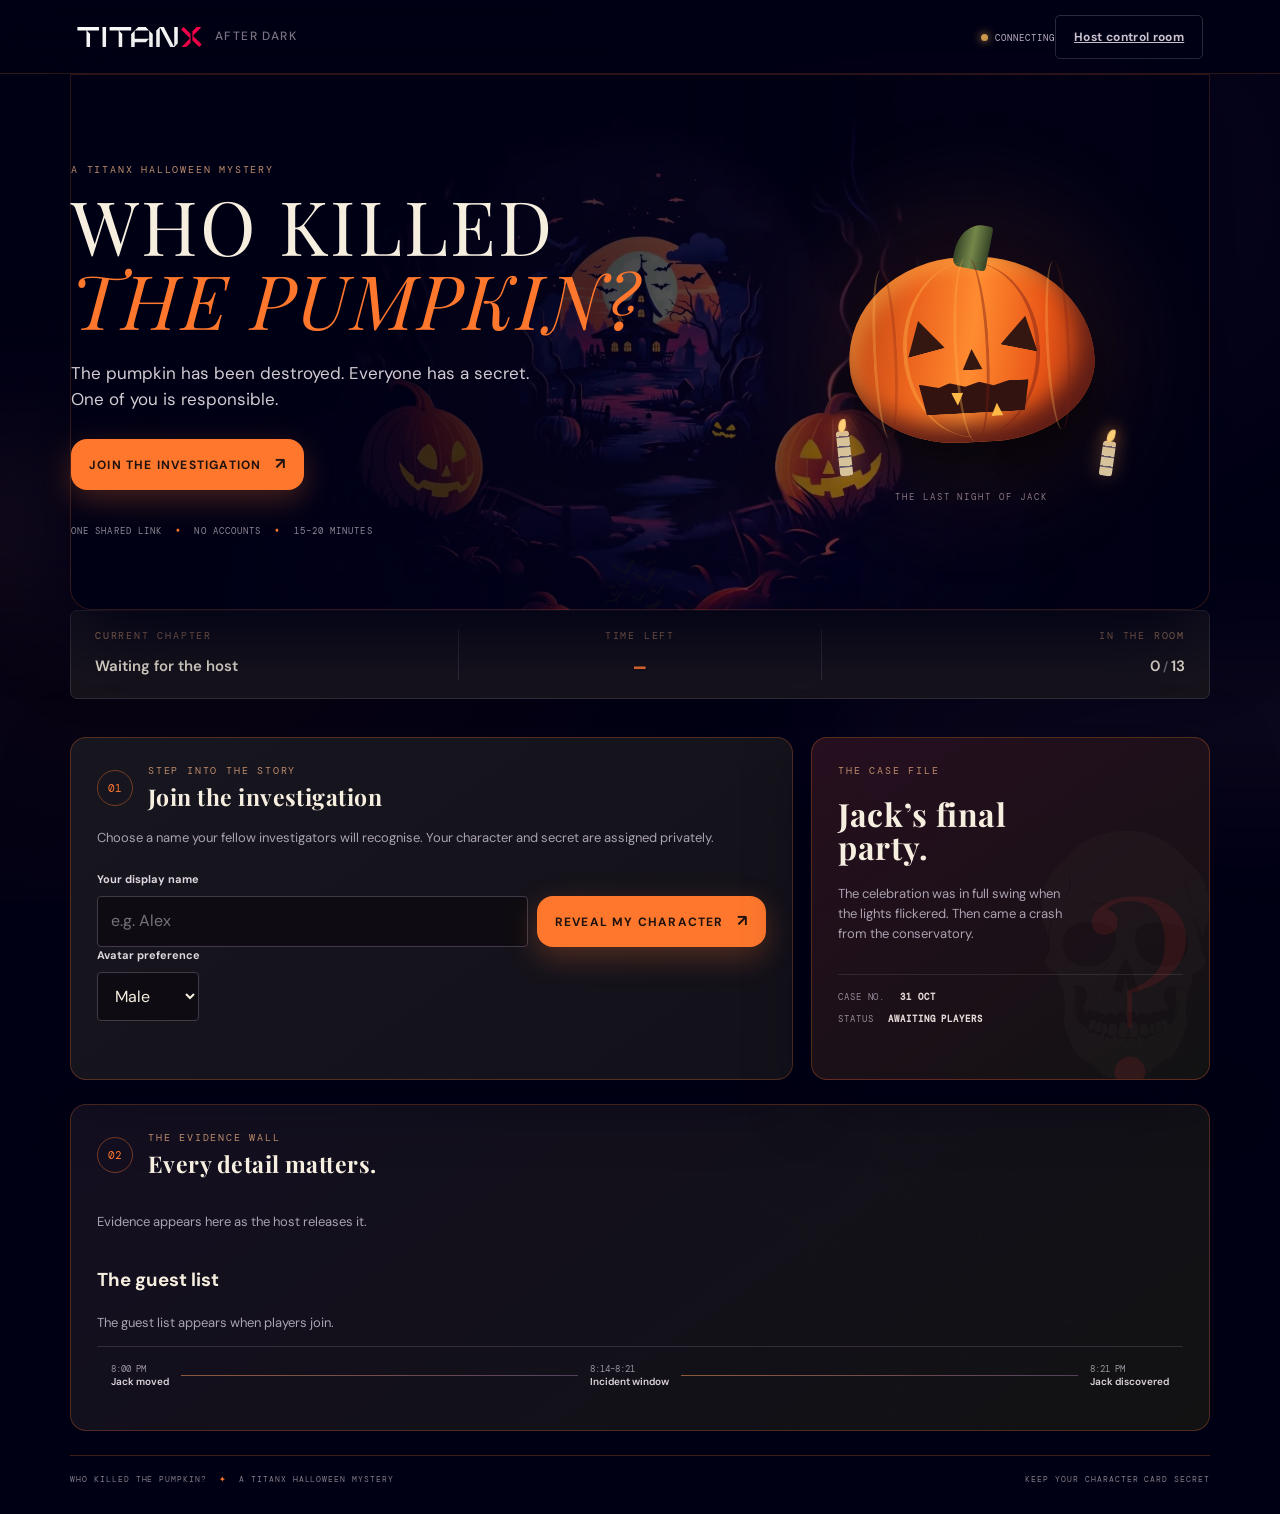
==== commit ebfac200: "Fix presentation mode, participant station and capacity" ====
--- a/index.html
+++ b/index.html
@@ -6,7 +6,7 @@
 <main id="top" class="shell">
   <section id="hero" class="hero"><div class="hero-copy"><p class="eyebrow">A TITANX HALLOWEEN MYSTERY</p><h1>WHO KILLED<br><em>THE PUMPKIN?</em></h1><p class="lede">The pumpkin has been destroyed. Everyone has a secret.<br>One of you is responsible.</p><div class="hero-actions"><button class="button primary" id="join-scroll">Join the investigation <span>↗</span></button></div><div class="micro-copy">ONE SHARED LINK <b>•</b> NO ACCOUNTS <b>•</b> 15–20 MINUTES</div></div>
   <div class="pumpkin-scene" aria-label="Illustrated glowing Halloween pumpkin"><div class="orb"></div><div class="pumpkin"><i class="stem"></i><i class="ridge ridge-a"></i><i class="ridge ridge-b"></i><i class="eye eye-a"></i><i class="eye eye-b"></i><i class="nose"></i><i class="mouth"></i><i class="tooth tooth-a"></i><i class="tooth tooth-b"></i></div><div class="candle c1"></div><div class="candle c2"></div><div class="scene-caption">THE LAST NIGHT OF JACK</div></div></section>
-  <section class="phase-strip"><div><span class="eyebrow">CURRENT CHAPTER</span><strong id="phase-label">Waiting for the host</strong></div><div class="phase-center"><span class="eyebrow">TIME LEFT</span><strong id="timer">—</strong></div><div class="phase-right"><span class="eyebrow">IN THE ROOM</span><strong><span id="player-count">0</span><small> / </small><span id="player-limit">12</span></strong></div></section>
+<section class="phase-strip"><div><span class="eyebrow">CURRENT CHAPTER</span><strong id="phase-label">Waiting for the host</strong></div><div class="phase-center"><span class="eyebrow">TIME LEFT</span><strong id="timer">—</strong></div><div class="phase-right"><span class="eyebrow">IN THE ROOM</span><strong><span id="player-count">0</span><small> / </small><span id="player-limit">13</span></strong></div></section>
   <section id="join" class="join-grid"><div class="join-panel panel"><div class="section-head"><span class="number">01</span><div><p class="eyebrow">STEP INTO THE STORY</p><h2>Join the investigation</h2></div></div><p class="muted">Choose a name your fellow investigators will recognise. Your character and secret are assigned privately.</p><form id="join-form"><label for="display-name">Your display name</label><div class="input-row"><input id="display-name" maxlength="32" minlength="2" autocomplete="nickname" placeholder="e.g. Alex" required><button class="button primary" id="join-submit">Reveal my character <span>↗</span></button></div><label for="gender-choice">Avatar preference</label><select id="gender-choice" required><option value="Male">Male</option><option value="Female">Female</option></select></form><p class="status" id="player-status" aria-live="polite"></p><div id="character-card" class="character-card hidden"></div><div id="vote-panel" class="vote-panel hidden"></div></div>
   <aside class="case-panel panel"><p class="eyebrow">THE CASE FILE</p><h3>Jack’s final<br>party.</h3><p id="story-text" class="muted">The celebration was in full swing when the lights flickered. Then came a crash from the conservatory.</p><div class="case-meta"><span>CASE NO. <b>31 OCT</b></span><span>STATUS <b id="case-status">AWAITING PLAYERS</b></span></div></aside></section>
   <section id="investigation" class="investigation panel"><div class="section-head"><span class="number">02</span><div><p class="eyebrow">THE EVIDENCE WALL</p><h2>Every detail matters.</h2></div></div><div class="evidence-grid" id="evidence-grid"><p class="muted">Evidence appears here as the host releases it.</p></div><h3 class="suspect-heading">The guest list</h3><div class="suspect-grid" id="suspect-list"><p class="muted">The guest list appears when players join.</p></div><div class="timeline"><span>8:00 PM <b>Jack moved</b></span><i></i><span>8:14–8:21 <b>Incident window</b></span><i></i><span>8:21 PM <b>Jack discovered</b></span></div></section>
--- a/assets/css/game.css
+++ b/assets/css/game.css
@@ -39,3 +39,20 @@
 .top-actions{display:flex;align-items:center;gap:13px}.connection-pill{display:inline-flex;align-items:center;gap:7px;color:#cabdce;font:9px 'DM Mono',monospace;letter-spacing:.11em;white-space:nowrap}.connection-pill i{width:7px;height:7px;border-radius:50%;background:#d6a04f;box-shadow:0 0 9px #d6a04f}.connection-pill.online i{background:#76d899;box-shadow:0 0 10px #76d899}.connection-pill.offline i{background:#ff685e;box-shadow:0 0 10px #ff685e}.profile-avatar{display:inline-grid;place-items:center;vertical-align:middle;width:38px;height:38px;margin:0 8px 0 0;border-radius:50%;border:2px solid #efab56;background:radial-gradient(circle at 35% 28%,#ffe5a2,#e87821 58%,#60271f);color:#341b26;box-shadow:0 0 14px #e78a3d55;font-size:21px;font-weight:900}.pumpkin-female{background:radial-gradient(circle at 35% 28%,#ffe4b7,#d65f58 58%,#542844);color:#fff0cb}.pumpkin-neutral{background:radial-gradient(circle at 35% 28%,#fff0bc,#d88a34 58%,#4b2b36);color:#3c2631}.vote-cards{display:grid;grid-template-columns:repeat(auto-fit,minmax(190px,1fr));gap:10px;margin:16px 0}.vote-card{display:grid;grid-template-columns:48px 1fr;align-items:center;text-align:left;gap:4px 8px;padding:12px;background:#17141d;border:1px solid #49404c;border-radius:8px;color:#f7e8d7;cursor:pointer}.vote-card .profile-avatar{grid-row:span 2}.vote-card small{color:#c7bac6;line-height:1.4}.vote-card.selected{border-color:#e8a052;box-shadow:0 0 0 2px #e8a05255}.vote-card:focus-visible{outline:2px solid #ffd17e}.voting-console{margin:18px 0;padding:16px;border:1px solid #635065;border-radius:8px;background:#17131d}.voting-console button{margin:6px}.suspect-card .profile-avatar{float:right}.suspect-card.eliminated,.roster tr.eliminated{opacity:.58;filter:grayscale(.65)}#gender-choice{display:block;margin:8px 0 14px;max-width:270px}.status.error{color:#ff9b8d}.host-roster-wrap{overflow-x:auto}.progress-steps{display:flex;align-items:center;gap:7px;flex-wrap:wrap;margin-top:15px}.progress-steps span{font:9px 'DM Mono',monospace;letter-spacing:.08em;color:#8f8593}.progress-steps span.current{color:#ffbb78}.progress-steps span.done{color:#9fd9aa}.progress-steps i{height:1px;flex:1;min-width:12px;background:#ffffff24}
 @media(max-width:600px){.top-actions{gap:7px}.top-actions .button{padding:9px 10px;font-size:9px}.connection-pill{font-size:8px}}
 
+.player-station #investigation{display:none}
+.player-station .hero,.player-station .phase-strip,.player-station .case-panel,.player-station .topbar,.player-station footer,.player-station .join-panel> .section-head,.player-station .join-panel> .muted,.player-station #join-form{display:none!important}
+.player-station #join{display:block;margin:0;padding:28px 0;min-height:100vh}
+.player-station .join-panel{max-width:760px;margin:0 auto;padding:0;background:transparent;border:0;box-shadow:none}
+.player-station .character-card{margin-top:0}
+.player-station #vote-panel.hidden{display:block!important;min-height:110px;border-color:#fe772d66}
+.player-station #vote-panel.hidden:before{content:'INVESTIGATION IN PROGRESS';display:block;color:#ffc27e;font:11px 'DM Mono',monospace;letter-spacing:.16em;margin-bottom:8px}
+.player-station #vote-panel.hidden:after{content:'Waiting for the host to open voting.';display:block;color:var(--muted);font-size:13px}
+body.player-station[data-phase="VOTING_CLOSED"] #vote-panel.hidden:before{content:'VOTING CLOSED'}
+body.player-station[data-phase="VOTING_CLOSED"] #vote-panel.hidden:after{content:'The ballots are sealed. Waiting for the host to reveal the result.'}
+body.player-station[data-phase="COMPLETED"] #vote-panel.hidden:before{content:'CASE CLOSED'}
+body.player-station[data-phase="COMPLETED"] #vote-panel.hidden:after{content:'The host has completed the mystery. Keep your character card private.'}
+.player-station #vote-panel:not(.hidden){animation:reveal .45s ease both;scroll-margin-top:22px}
+.assignment-loading{position:relative;overflow:hidden}
+.assignment-loading:after{content:'';position:absolute;inset:0;transform:translateX(-100%);background:linear-gradient(90deg,transparent,#ffffff22,transparent);animation:assignment-shimmer 1.1s infinite}
+@keyframes assignment-shimmer{to{transform:translateX(100%)}}
+.cinematic-intro{position:fixed;inset:0;z-index:20;background:#000015;display:grid;place-items:center;overflow:hidden}.cinematic-intro.hidden{display:none}.cinematic-intro video{width:100%;height:100%;object-fit:contain;background:#000015}.cinematic-vignette{position:absolute;inset:0;background:radial-gradient(ellipse at center,transparent 55%,#000015aa 100%);pointer-events:none}.cinematic-caption{display:none}.show-app.intro-active .show-wrap,.show-app.intro-active>.topbar{visibility:hidden}.show-app.intro-active{overflow:hidden}.intro-media-panel{margin-top:22px;padding:20px;border:1px solid #fe772d66;border-radius:14px;background:linear-gradient(145deg,#241523,#131313)}.intro-media-panel h3{margin:0 0 5px;font-family:'Playfair Display',serif}.intro-media-grid{display:grid;grid-template-columns:1fr;gap:12px}.intro-media-grid>div:nth-child(2){display:none}.intro-media-controls{display:flex;gap:8px;flex-wrap:wrap;align-items:center;margin-top:12px}.intro-media-controls input[type=range]{accent-color:#fe772d;min-width:130px}.media-status{color:#b8dcb7;font:10px 'DM Mono',monospace;letter-spacing:.08em}@media(max-width:700px){.intro-media-grid{grid-template-columns:1fr}}
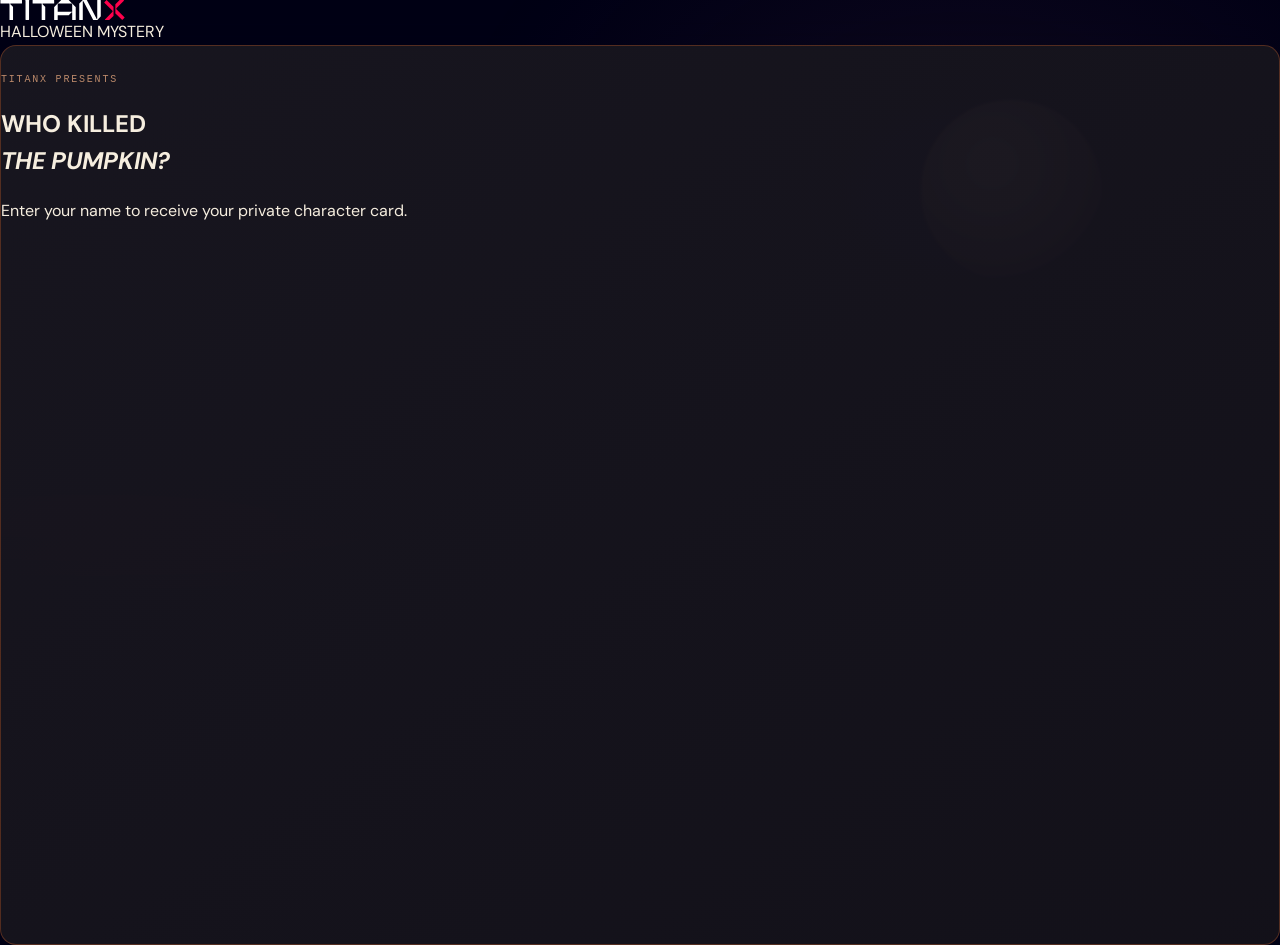
==== commit 65ace64a: "Simplify TitanX participant flow and publish character artwork" ====
--- a/index.html
+++ b/index.html
@@ -1,14 +1,3 @@
-<!DOCTYPE html>
-<html><head><base href="./"><meta name="referrer" content="unsafe-url"><meta name="viewport" content="width=device-width, initial-scale=1"><link rel="stylesheet" href="assets/css/game.css"><link rel="preconnect" href="https://fonts.googleapis.com"><link rel="preconnect" href="https://fonts.gstatic.com" crossorigin><link href="https://fonts.googleapis.com/css2?family=DM+Mono:wght@400;500&family=DM+Sans:wght@400;500;600;700&family=Playfair+Display:ital,wght@0,500;0,600;0,700;1,500;1,600&display=swap" rel="stylesheet"></head>
-<body class="player-app">
-<div class="sky"><span class="moon"></span><span class="fog fog-a"></span><span class="fog fog-b"></span></div>
-<header class="topbar"><a class="brand" href="#top"><img class="brand-logo" src="assets/template/titanx-logo.svg" alt="TitanX"><span class="brand-muted">AFTER DARK</span></a><div class="top-actions"><span class="connection-pill" id="connection-status"><i></i> CONNECTING</span><a class="button quiet" href="host.html">Host control room</a></div></header>
-<main id="top" class="shell">
-  <section id="hero" class="hero"><div class="hero-copy"><p class="eyebrow">A TITANX HALLOWEEN MYSTERY</p><h1>WHO KILLED<br><em>THE PUMPKIN?</em></h1><p class="lede">The pumpkin has been destroyed. Everyone has a secret.<br>One of you is responsible.</p><div class="hero-actions"><button class="button primary" id="join-scroll">Join the investigation <span>↗</span></button></div><div class="micro-copy">ONE SHARED LINK <b>•</b> NO ACCOUNTS <b>•</b> 15–20 MINUTES</div></div>
-  <div class="pumpkin-scene" aria-label="Illustrated glowing Halloween pumpkin"><div class="orb"></div><div class="pumpkin"><i class="stem"></i><i class="ridge ridge-a"></i><i class="ridge ridge-b"></i><i class="eye eye-a"></i><i class="eye eye-b"></i><i class="nose"></i><i class="mouth"></i><i class="tooth tooth-a"></i><i class="tooth tooth-b"></i></div><div class="candle c1"></div><div class="candle c2"></div><div class="scene-caption">THE LAST NIGHT OF JACK</div></div></section>
-<section class="phase-strip"><div><span class="eyebrow">CURRENT CHAPTER</span><strong id="phase-label">Waiting for the host</strong></div><div class="phase-center"><span class="eyebrow">TIME LEFT</span><strong id="timer">—</strong></div><div class="phase-right"><span class="eyebrow">IN THE ROOM</span><strong><span id="player-count">0</span><small> / </small><span id="player-limit">13</span></strong></div></section>
-  <section id="join" class="join-grid"><div class="join-panel panel"><div class="section-head"><span class="number">01</span><div><p class="eyebrow">STEP INTO THE STORY</p><h2>Join the investigation</h2></div></div><p class="muted">Choose a name your fellow investigators will recognise. Your character and secret are assigned privately.</p><form id="join-form"><label for="display-name">Your display name</label><div class="input-row"><input id="display-name" maxlength="32" minlength="2" autocomplete="nickname" placeholder="e.g. Alex" required><button class="button primary" id="join-submit">Reveal my character <span>↗</span></button></div><label for="gender-choice">Avatar preference</label><select id="gender-choice" required><option value="Male">Male</option><option value="Female">Female</option></select></form><p class="status" id="player-status" aria-live="polite"></p><div id="character-card" class="character-card hidden"></div><div id="vote-panel" class="vote-panel hidden"></div></div>
-  <aside class="case-panel panel"><p class="eyebrow">THE CASE FILE</p><h3>Jack’s final<br>party.</h3><p id="story-text" class="muted">The celebration was in full swing when the lights flickered. Then came a crash from the conservatory.</p><div class="case-meta"><span>CASE NO. <b>31 OCT</b></span><span>STATUS <b id="case-status">AWAITING PLAYERS</b></span></div></aside></section>
-  <section id="investigation" class="investigation panel"><div class="section-head"><span class="number">02</span><div><p class="eyebrow">THE EVIDENCE WALL</p><h2>Every detail matters.</h2></div></div><div class="evidence-grid" id="evidence-grid"><p class="muted">Evidence appears here as the host releases it.</p></div><h3 class="suspect-heading">The guest list</h3><div class="suspect-grid" id="suspect-list"><p class="muted">The guest list appears when players join.</p></div><div class="timeline"><span>8:00 PM <b>Jack moved</b></span><i></i><span>8:14–8:21 <b>Incident window</b></span><i></i><span>8:21 PM <b>Jack discovered</b></span></div></section>
-  <footer><span>WHO KILLED THE PUMPKIN? <i>✦</i> A TITANX HALLOWEEN MYSTERY</span><span>KEEP YOUR CHARACTER CARD SECRET</span></footer>
-</main><script>window.TITANX_PRESENTATION=false;window.TITANX_HOST_PORTAL=false;</script><script src="assets/js/api.js" defer></script><script src="assets/js/client.js" defer></script><script>window.TITANX_PRESENTATION=false;window.TITANX_HOST_PORTAL=false;window.TITANX_PUBLIC_BASE='https://ray-mhlongo.github.io/TitanX_Game/';</script></body></html>
+<!doctype html>
+<html lang="en"><head><base href="./"><meta name="viewport" content="width=device-width,initial-scale=1"><meta name="referrer" content="unsafe-url"><title>Who Killed the Pumpkin? | TitanX</title><link rel="preconnect" href="https://fonts.googleapis.com"><link rel="preconnect" href="https://fonts.gstatic.com" crossorigin><link href="https://fonts.googleapis.com/css2?family=Cinzel:wght@500;600;700&family=DM+Sans:wght@400;500;600;700&display=swap" rel="stylesheet"><link rel="stylesheet" href="assets/css/game.css"></head>
+<body class="titanx-simple player-app"><div class="sky"><span class="moon"></span><span class="fog fog-a"></span><span class="fog fog-b"></span></div><main class="simple-shell"><header class="simple-brand"><img class="brand-logo" src="assets/template/titanx-logo.svg" alt="TitanX"><span>HALLOWEEN MYSTERY</span></header><section id="join" class="simple-join panel"><p class="eyebrow">TITANX PRESENTS</p><h1>WHO KILLED<br><em>THE PUMPKIN?</em></h1><p>Enter your name to receive your private character card.</p><form id="join-form"><label for="display-name">Display name</label><input id="display-name" maxlength="32" minlength="2" autocomplete="nickname" placeholder="Your name" required><button class="button primary" id="join-submit">JOIN GAME</button></form><p id="player-status" class="status" aria-live="polite"></p></section><section id="player-station" class="player-station hidden"><div id="character-card" class="character-card"></div><div id="vote-panel" class="vote-panel"></div><p id="player-status-live" class="status" aria-live="polite"></p></section></main><script>window.TITANX_SIMPLIFIED=true;window.TITANX_HOST_PORTAL=false;window.TITANX_PRESENTATION=false;</script><script src="assets/js/api.js" defer></script><script src="assets/js/client.js" defer></script><script src="assets/js/simplified-client.js" defer></script></body></html>
--- a/assets/css/game.css
+++ b/assets/css/game.css
@@ -44,6 +44,7 @@
 .player-station #join{display:block;margin:0;padding:28px 0;min-height:100vh}
 .player-station .join-panel{max-width:760px;margin:0 auto;padding:0;background:transparent;border:0;box-shadow:none}
 .player-station .character-card{margin-top:0}
+.player-station .character-card{display:grid;gap:14px;padding:18px;background:#13070a;border:1px solid #9d1728;box-shadow:0 0 0 1px #37060d,inset 0 0 45px #4a071833}.character-portrait,.murderer-portrait{display:block;width:100%;max-width:620px;margin:0 auto;border:1px solid #c72338;box-shadow:0 12px 30px #000}.character-portrait{border-radius:8px}.murderer-portrait{border-radius:8px;margin-top:8px}.player-station .character-card .secret-block{display:none}
 .player-station #vote-panel.hidden{display:block!important;min-height:110px;border-color:#fe772d66}
 .player-station #vote-panel.hidden:before{content:'INVESTIGATION IN PROGRESS';display:block;color:#ffc27e;font:11px 'DM Mono',monospace;letter-spacing:.16em;margin-bottom:8px}
 .player-station #vote-panel.hidden:after{content:'Waiting for the host to open voting.';display:block;color:var(--muted);font-size:13px}
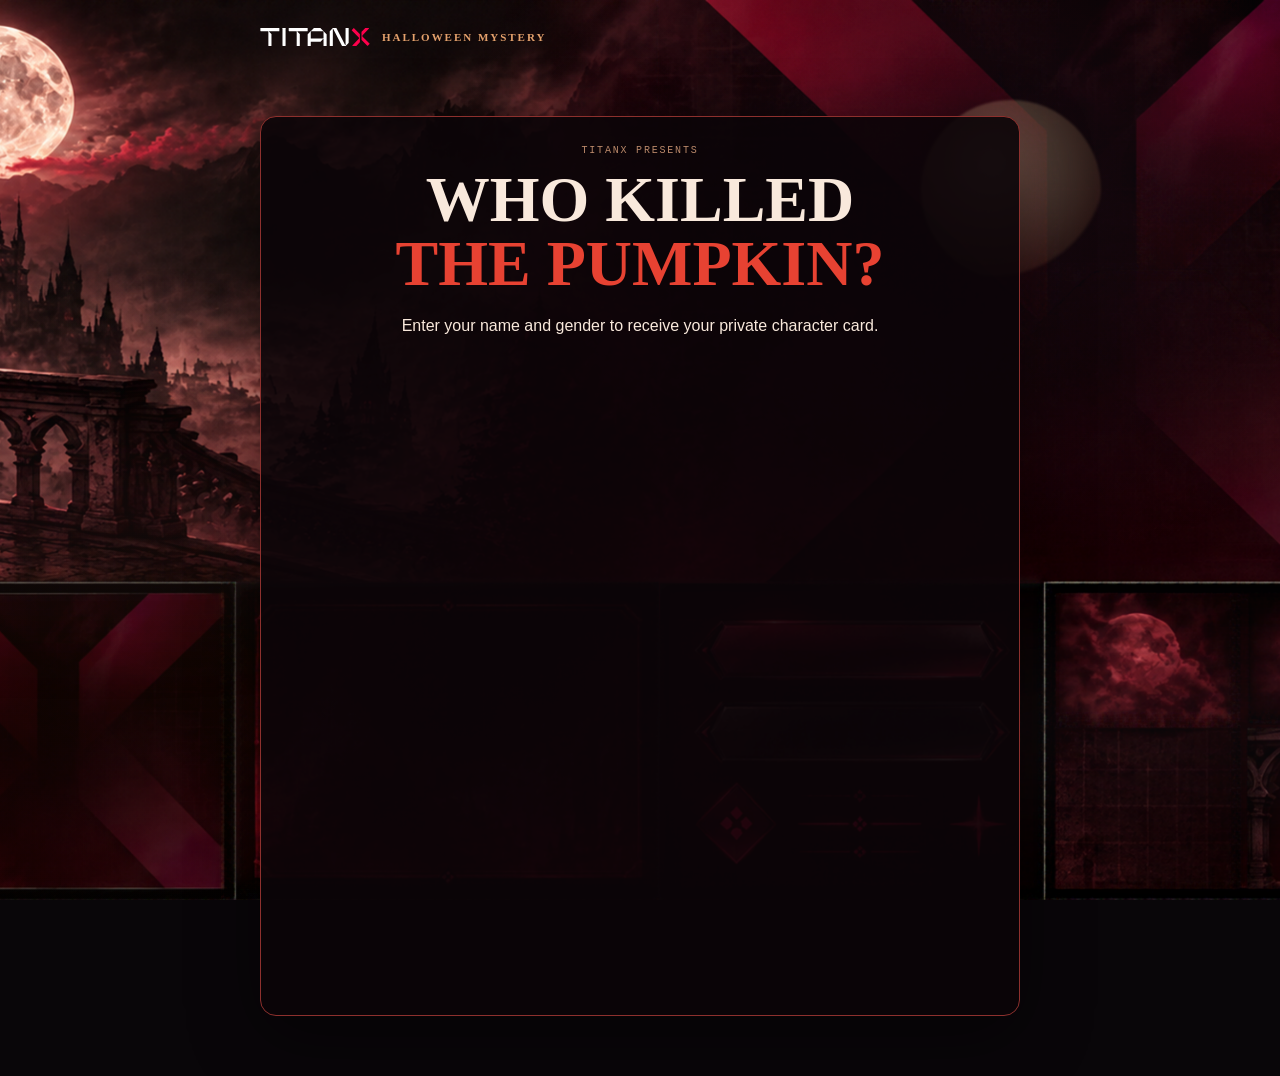
==== commit 871288be: "Complete TitanX gender assignment and automatic elimination" ====
--- a/index.html
+++ b/index.html
@@ -1,3 +1,2 @@
 <!doctype html>
-<html lang="en"><head><base href="./"><meta name="viewport" content="width=device-width,initial-scale=1"><meta name="referrer" content="unsafe-url"><title>Who Killed the Pumpkin? | TitanX</title><link rel="preconnect" href="https://fonts.googleapis.com"><link rel="preconnect" href="https://fonts.gstatic.com" crossorigin><link href="https://fonts.googleapis.com/css2?family=Cinzel:wght@500;600;700&family=DM+Sans:wght@400;500;600;700&display=swap" rel="stylesheet"><link rel="stylesheet" href="assets/css/game.css"></head>
-<body class="titanx-simple player-app"><div class="sky"><span class="moon"></span><span class="fog fog-a"></span><span class="fog fog-b"></span></div><main class="simple-shell"><header class="simple-brand"><img class="brand-logo" src="assets/template/titanx-logo.svg" alt="TitanX"><span>HALLOWEEN MYSTERY</span></header><section id="join" class="simple-join panel"><p class="eyebrow">TITANX PRESENTS</p><h1>WHO KILLED<br><em>THE PUMPKIN?</em></h1><p>Enter your name to receive your private character card.</p><form id="join-form"><label for="display-name">Display name</label><input id="display-name" maxlength="32" minlength="2" autocomplete="nickname" placeholder="Your name" required><button class="button primary" id="join-submit">JOIN GAME</button></form><p id="player-status" class="status" aria-live="polite"></p></section><section id="player-station" class="player-station hidden"><div id="character-card" class="character-card"></div><div id="vote-panel" class="vote-panel"></div><p id="player-status-live" class="status" aria-live="polite"></p></section></main><script>window.TITANX_SIMPLIFIED=true;window.TITANX_HOST_PORTAL=false;window.TITANX_PRESENTATION=false;</script><script src="assets/js/api.js" defer></script><script src="assets/js/client.js" defer></script><script src="assets/js/simplified-client.js" defer></script></body></html>
+<html lang="en"><head><base href="./"><meta name="viewport" content="width=device-width,initial-scale=1"><meta name="referrer" content="unsafe-url"><title>Who Killed the Pumpkin? | TitanX</title><link rel="stylesheet" href="assets/css/game.css"></head><body class="titanx-simple player-app"><div class="sky"><span class="moon"></span><span class="fog fog-a"></span><span class="fog fog-b"></span></div><main class="simple-shell"><header class="simple-brand"><img class="brand-logo" src="assets/template/titanx-logo.svg" alt="TitanX"><span>HALLOWEEN MYSTERY</span></header><section id="join" class="simple-join panel"><p class="eyebrow">TITANX PRESENTS</p><h1>WHO KILLED<br><em>THE PUMPKIN?</em></h1><p>Enter your name and gender to receive your private character card.</p><form id="join-form"><label for="display-name">Display name</label><input id="display-name" maxlength="32" minlength="2" autocomplete="nickname" placeholder="Your name" required><label for="gender-choice">Gender</label><select id="gender-choice" required><option value="">Select gender</option><option value="Male">Male</option><option value="Female">Female</option></select><button class="button primary" id="join-submit">JOIN GAME</button></form><p id="player-status" class="status" aria-live="polite"></p></section><section id="player-station" class="player-station hidden"><div id="character-card" class="character-card"></div><div id="vote-panel" class="vote-panel"></div><p id="player-status-live" class="status" aria-live="polite"></p></section></main><script>window.TITANX_SIMPLIFIED=true;window.TITANX_HOST_PORTAL=false;window.TITANX_PRESENTATION=false;</script><script src="assets/js/api.js" defer></script><script src="assets/js/client.js" defer></script><script src="assets/js/simplified-client.js" defer></script></body></html>
